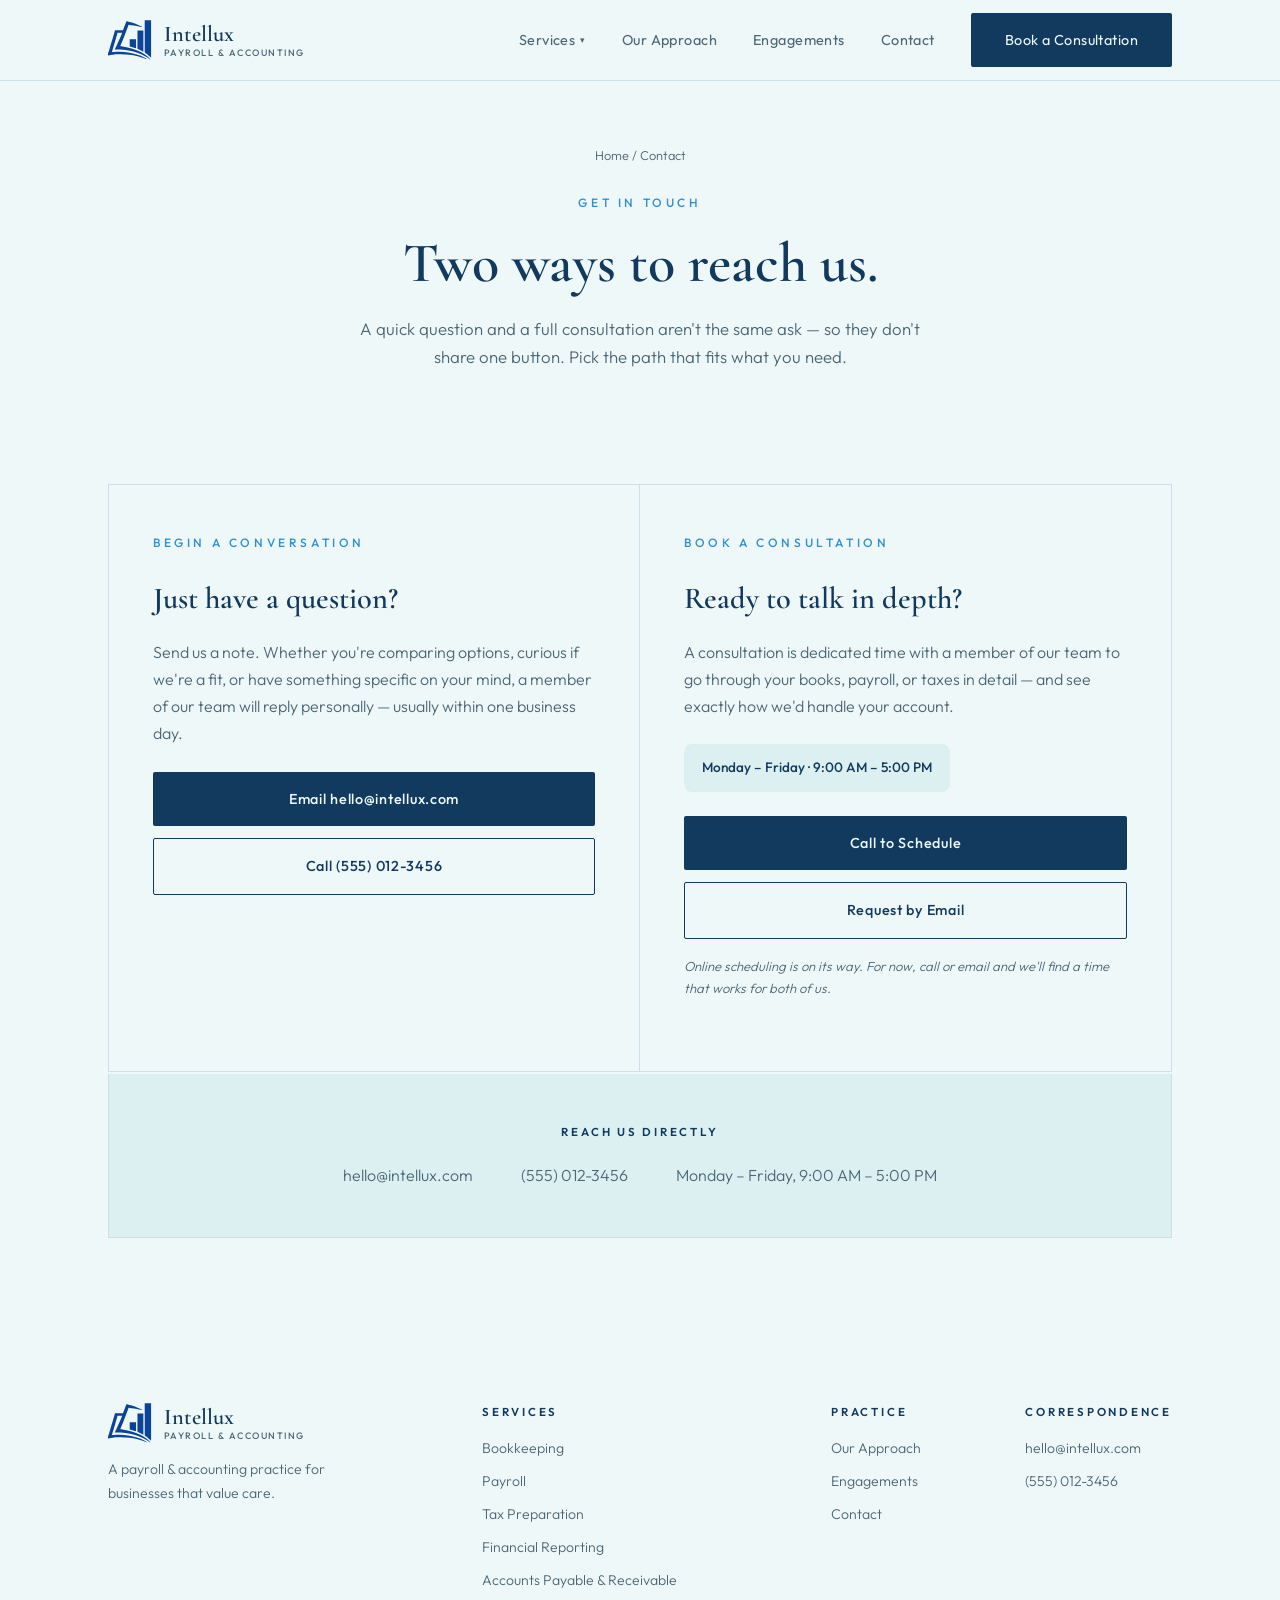
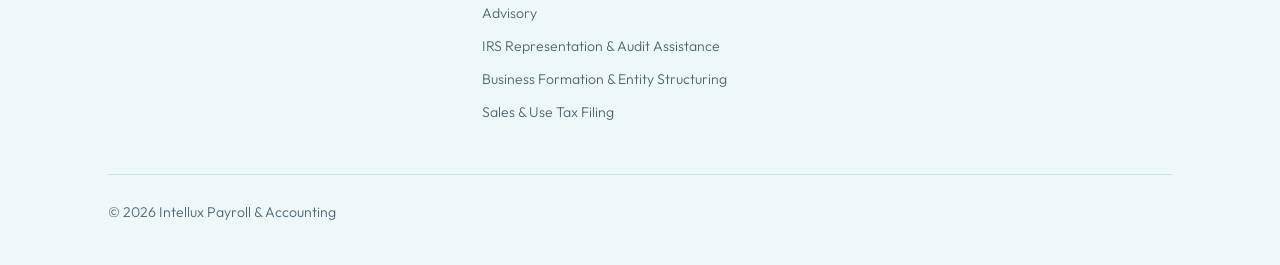
==== contact.html @ 5a79c046 "Add files via upload" ====
<!DOCTYPE html>
<html lang="en">
<head>
  <meta charset="UTF-8">
  <meta name="viewport" content="width=device-width, initial-scale=1.0">
  <meta name="description" content="Reach Intellux Payroll & Accounting by phone or email — send a quick note to begin a conversation, or book time with our team for a full consultation.">
  <title>Contact — Intellux Payroll & Accounting</title>
  <link rel="preconnect" href="https://fonts.googleapis.com">
  <link href="https://fonts.googleapis.com/css2?family=Cormorant+Garamond:ital,wght@0,500;0,600;1,500&family=Outfit:wght@300;400;500;600&display=swap" rel="stylesheet">
  <link rel="stylesheet" href="css/styles.css">
</head>
<body>

<nav>
  <div class="container nav-inner">
    <a class="logo" href="index.html">
      <img src="assets/images/intellux-logo.svg" alt="Intellux Payroll &amp; Accounting" class="logo-img">
      <span class="logo-text"><span class="logo-word">Intellux</span><span class="logo-sub">Payroll &amp; Accounting</span></span>
    </a>
    <ul class="nav-links">
      <li class="has-dropdown">
        <a href="index.html#services">Services <span class="caret">▾</span></a>
        <div class="dropdown">
          <a href="services/bookkeeping.html">Bookkeeping</a>
          <a href="services/payroll.html">Payroll</a>
          <a href="services/tax-preparation.html">Tax Preparation</a>
          <a href="services/financial-reporting.html">Financial Reporting</a>
          <a href="services/accounts-payable-receivable.html">Accounts Payable &amp; Receivable</a>
          <a href="services/advisory.html">Advisory</a>
          <a href="services/irs-representation.html">IRS Representation &amp; Audit Assistance</a>
          <a href="services/business-formation.html">Business Formation &amp; Entity Structuring</a>
          <a href="services/sales-use-tax.html">Sales &amp; Use Tax Filing</a>
        </div>
      </li>
      <li><a href="index.html#philosophy">Our Approach</a></li>
      <li><a href="index.html#plans">Engagements</a></li>
      <li><a href="contact.html">Contact</a></li>
      <li><a class="btn btn-forest" href="#consultation">Book a Consultation</a></li>
    </ul>
  </div>
</nav>

<header class="svc-hero">
  <div class="container">
    <div class="breadcrumb reveal"><a href="index.html">Home</a> / Contact</div>
    <span class="kicker reveal">Get In Touch</span>
    <h1 class="reveal d1">Two ways to reach us.</h1>
    <p class="reveal d2">A quick question and a full consultation aren't the same ask — so they don't share one button. Pick the path that fits what you need.</p>
  </div>
</header>

<section style="padding-top:0">
  <div class="container">
    <div class="contact-paths reveal d1">
      <div class="path-card" id="conversation">
        <span class="kicker">Begin a Conversation</span>
        <h3>Just have a question?</h3>
        <p>Send us a note. Whether you're comparing options, curious if we're a fit, or have something specific on your mind, a member of our team will reply personally — usually within one business day.</p>
        <div class="path-actions">
          <a class="btn btn-forest" href="mailto:hello@intellux.com">Email hello@intellux.com</a>
          <a class="btn btn-line" href="tel:+15550123456">Call (555) 012-3456</a>
        </div>
      </div>
      <div class="path-card" id="consultation">
        <span class="kicker">Book a Consultation</span>
        <h3>Ready to talk in depth?</h3>
        <p>A consultation is dedicated time with a member of our team to go through your books, payroll, or taxes in detail — and see exactly how we'd handle your account.</p>
        <div class="availability">Monday – Friday · 9:00 AM – 5:00 PM</div>
        <div class="path-actions">
          <a class="btn btn-forest" href="tel:+15550123456">Call to Schedule</a>
          <a class="btn btn-line" href="mailto:hello@intellux.com?subject=Consultation%20Request">Request by Email</a>
        </div>
        <p class="path-note">Online scheduling is on its way. For now, call or email and we'll find a time that works for both of us.</p>
      </div>
    </div>
    <div class="reach-block reveal d2">
      <h4>Reach Us Directly</h4>
      <div class="reach-row">
        <a href="mailto:hello@intellux.com">hello@intellux.com</a>
        <a href="tel:+15550123456">(555) 012-3456</a>
        <span>Monday – Friday, 9:00 AM – 5:00 PM</span>
      </div>
    </div>
  </div>
</section>

<footer>
  <div class="container">
    <div class="foot">
      <div style="max-width:270px">
        <a class="logo" href="index.html">
          <img src="assets/images/intellux-logo.svg" alt="Intellux Payroll &amp; Accounting" class="logo-img">
          <span class="logo-text"><span class="logo-word">Intellux</span><span class="logo-sub">Payroll &amp; Accounting</span></span>
        </a>
        <p style="margin-top:14px">A payroll &amp; accounting practice for businesses that value care.</p>
      </div>
      <div><h4>Services</h4><a href="services/bookkeeping.html">Bookkeeping</a><a href="services/payroll.html">Payroll</a><a href="services/tax-preparation.html">Tax Preparation</a><a href="services/financial-reporting.html">Financial Reporting</a><a href="services/accounts-payable-receivable.html">Accounts Payable &amp; Receivable</a><a href="services/advisory.html">Advisory</a><a href="services/irs-representation.html">IRS Representation &amp; Audit Assistance</a><a href="services/business-formation.html">Business Formation &amp; Entity Structuring</a><a href="services/sales-use-tax.html">Sales &amp; Use Tax Filing</a></div>
      <div><h4>Practice</h4><a href="index.html#philosophy">Our Approach</a><a href="index.html#plans">Engagements</a><a href="contact.html">Contact</a></div>
      <div><h4>Correspondence</h4><a href="mailto:hello@intellux.com">hello@intellux.com</a><a href="tel:+15550123456">(555) 012-3456</a></div>
    </div>
    <div class="copy"><span>© 2026 Intellux Payroll &amp; Accounting</span></div>
  </div>
</footer>

<script src="js/main.js"></script>
</body>
</html>
---- css/styles.css ----
/* ============================================================
   INTELLUX PAYROLL & ACCOUNTING — MAIN STYLESHEET
   ============================================================
   Design Concept 4 — Warm Boutique. Shared by every page.
   ============================================================ */

:root{
  --cream:#eef8f9;
  --cream-2:#dcf0f2;
  --forest:#123a5e;
  --forest-2:#1b4d7a;
  --terra:#2f8fd1;
  --ink:#17232b;
  --body:#4c6675;
  --line:#cbe0ec;
}
*{margin:0;padding:0;box-sizing:border-box}
html{scroll-behavior:smooth}
body{font-family:'Outfit',sans-serif;background:var(--cream);color:var(--ink);line-height:1.7;-webkit-font-smoothing:antialiased;font-weight:300}
.serif{font-family:'Cormorant Garamond',serif;font-weight:600;letter-spacing:-.01em}
.container{max-width:1120px;margin:0 auto;padding:0 28px}

.reveal{opacity:0;transform:translateY(32px);transition:opacity .9s cubic-bezier(.22,1,.36,1),transform .9s cubic-bezier(.22,1,.36,1)}
.reveal.visible{opacity:1;transform:none}
.reveal.d1{transition-delay:.15s}.reveal.d2{transition-delay:.3s}.reveal.d3{transition-delay:.45s}

nav{position:sticky;top:0;z-index:100;background:rgba(238,248,249,.88);backdrop-filter:blur(10px);border-bottom:1px solid var(--line)}
.nav-inner{display:flex;align-items:center;justify-content:space-between;height:80px}
.logo{display:flex;align-items:center;gap:10px;font-family:'Cormorant Garamond',serif;font-size:1.6rem;font-weight:600;color:var(--forest);text-decoration:none}
.logo i{color:var(--terra);font-style:italic}
.logo-img{height:42px;width:auto;display:block}
.logo-text{display:flex;flex-direction:column;line-height:1.05}
.logo-word{font-family:'Cormorant Garamond',serif;font-size:1.4rem;font-weight:600;color:var(--forest)}
.logo-sub{font-family:'Outfit',sans-serif;font-size:.58rem;font-weight:500;letter-spacing:.16em;text-transform:uppercase;color:var(--body);margin-top:2px}
.nav-links{display:flex;gap:36px;align-items:center;list-style:none}
.nav-links a{text-decoration:none;color:var(--body);font-size:.9rem;font-weight:400;letter-spacing:.03em;transition:color .25s}
.nav-links a:hover{color:var(--forest)}
.nav-links a.btn,.nav-links a.btn:hover{color:var(--cream)}
.nav-links li{position:relative}
.has-dropdown>a{display:flex;align-items:center;gap:5px}
.caret{font-size:.55rem;transition:transform .3s cubic-bezier(.22,1,.36,1)}
.has-dropdown:hover .caret,.has-dropdown:focus-within .caret{transform:rotate(180deg)}
.dropdown{position:absolute;top:100%;left:50%;transform:translate(-50%,8px);min-width:290px;background:var(--cream);border:1px solid var(--line);border-radius:10px;padding:10px;box-shadow:0 20px 44px rgba(18,58,94,.16);display:grid;gap:2px;opacity:0;visibility:hidden;pointer-events:none;transition:opacity .32s cubic-bezier(.22,1,.36,1),transform .32s cubic-bezier(.22,1,.36,1),visibility .32s}
.has-dropdown:hover .dropdown,.has-dropdown:focus-within .dropdown{opacity:1;visibility:visible;transform:translate(-50%,0);pointer-events:auto}
.dropdown a{display:block;padding:11px 14px;border-radius:7px;font-size:.85rem;color:var(--body);white-space:nowrap}
.dropdown a:hover{background:var(--cream-2);color:var(--forest)}
.btn{display:inline-block;padding:15px 34px;border-radius:2px;font-weight:500;font-size:.9rem;letter-spacing:.05em;text-decoration:none;transition:all .3s;border:none;cursor:pointer}
.btn-forest{background:var(--forest);color:var(--cream)}
.btn-forest:hover{background:var(--forest-2);transform:translateY(-2px);box-shadow:0 14px 30px rgba(18,58,94,.25)}
.btn-line{background:transparent;color:var(--forest);border:1px solid var(--forest)}
.btn-line:hover{background:var(--forest);color:var(--cream)}
.btn-terra{background:var(--terra);color:var(--cream)}
.btn-terra:hover{filter:brightness(1.08);transform:translateY(-2px);box-shadow:0 14px 30px rgba(47,143,209,.3)}

/* hero */
.hero{padding:110px 0 100px;text-align:center;position:relative}
.hero .rule{width:56px;height:1px;background:var(--terra);margin:0 auto 30px}
.overline{font-size:.78rem;letter-spacing:.32em;text-transform:uppercase;color:var(--terra);font-weight:500;display:block;margin-bottom:28px}
.hero h1{font-size:clamp(2.8rem,6.4vw,5rem);line-height:1.06;color:var(--forest);max-width:880px;margin:0 auto 30px}
.hero h1 em{font-style:italic;color:var(--terra)}
.hero p{max-width:560px;margin:0 auto 42px;font-size:1.08rem;color:var(--body)}
.hero-ctas{display:flex;gap:16px;justify-content:center;flex-wrap:wrap}

/* marquee */
.marquee{border-top:1px solid var(--line);border-bottom:1px solid var(--line);padding:22px 0;overflow:hidden;white-space:nowrap;background:var(--cream-2)}
.marquee-track{display:inline-block;animation:scroll 28s linear infinite}
.marquee span{font-family:'Cormorant Garamond',serif;font-size:1.15rem;font-style:italic;color:var(--forest);margin:0 34px}
.marquee b{color:var(--terra);font-weight:400}
@keyframes scroll{from{transform:translateX(0)}to{transform:translateX(-50%)}}

section{padding:104px 0}
.kicker{font-size:.75rem;letter-spacing:.3em;text-transform:uppercase;color:var(--terra);font-weight:500;display:block;margin-bottom:20px}
h2.serif{font-size:clamp(2rem,4vw,3rem);color:var(--forest);line-height:1.15}

/* services editorial list */
.svc-list{border-top:1px solid var(--line);margin-top:56px}
.svc-item{display:grid;grid-template-columns:80px 1fr 1.2fr auto;gap:32px;align-items:center;padding:34px 8px;border-bottom:1px solid var(--line);transition:background .3s,padding .3s;cursor:pointer;text-decoration:none;color:inherit}
.svc-item:hover{background:var(--cream-2);padding-left:20px}
.svc-item .no{font-family:'Cormorant Garamond',serif;font-style:italic;font-size:1.3rem;color:var(--terra)}
.svc-item h3{font-family:'Cormorant Garamond',serif;font-size:1.7rem;font-weight:600;color:var(--forest)}
.svc-item p{color:var(--body);font-size:.94rem}
.svc-item .arrow{font-size:1.3rem;color:var(--forest);transition:transform .3s}
.svc-item:hover .arrow{transform:translateX(8px)}

/* philosophy split */
.philo{background:var(--forest);color:var(--cream)}
.philo-grid{display:grid;grid-template-columns:1fr 1fr;gap:80px;align-items:center}
.philo .kicker{color:#6fc3ef}
.philo h2{color:var(--cream)}
.philo p{color:#a9c8d9;margin-top:22px}
.philo-stats{display:grid;grid-template-columns:1fr 1fr;gap:2px;background:rgba(238,248,249,.12)}
.pstat{background:var(--forest);padding:38px 30px}
.pstat .n{font-family:'Cormorant Garamond',serif;font-size:2.6rem;color:#9fd4f2}
.pstat small{color:#a9c8d9;font-size:.85rem}

/* pricing */
.plans{display:grid;grid-template-columns:repeat(auto-fit,minmax(300px,1fr));gap:0;border:1px solid var(--line);margin-top:56px}
.plan{padding:48px 40px;border-right:1px solid var(--line);display:flex;flex-direction:column;background:var(--cream);transition:background .3s}
.plan:last-child{border-right:none}
.plan:hover{background:#fff}
.plan.mid{background:var(--cream-2)}
.plan .name{font-family:'Cormorant Garamond',serif;font-size:1.8rem;color:var(--forest);font-weight:600}
.plan .for{font-size:.85rem;color:var(--body);margin-top:4px;letter-spacing:.02em}
.plan .amt{font-family:'Cormorant Garamond',serif;font-size:3.2rem;color:var(--ink);margin:26px 0 2px}
.plan .amt span{font-family:'Outfit',sans-serif;font-size:.9rem;color:var(--body)}
.plan ul{list-style:none;margin:26px 0 36px;flex:1}
.plan li{padding:9px 0;font-size:.92rem;color:var(--body);border-bottom:1px dashed var(--line)}
.plan li:last-child{border:none}
.tag-mid{font-size:.7rem;letter-spacing:.22em;text-transform:uppercase;color:var(--terra);font-weight:600;margin-bottom:14px}

/* quote */
.big-quote{text-align:center;max-width:840px;margin:0 auto}
.big-quote .mark{font-family:'Cormorant Garamond',serif;font-size:5rem;color:var(--terra);line-height:.5;display:block;margin-bottom:26px}
.big-quote blockquote{font-family:'Cormorant Garamond',serif;font-size:clamp(1.6rem,3.4vw,2.4rem);font-weight:500;font-style:italic;color:var(--forest);line-height:1.35;margin-bottom:30px}
.big-quote cite{font-style:normal;font-size:.9rem;letter-spacing:.15em;text-transform:uppercase;color:var(--body)}

/* cta */
.cta{background:var(--cream-2);border-top:1px solid var(--line);border-bottom:1px solid var(--line);text-align:center}
.cta h2{max-width:700px;margin:0 auto 20px}
.cta p{color:var(--body);max-width:500px;margin:0 auto 40px}

footer{padding:60px 0 40px;color:var(--body);font-size:.88rem}
.foot{display:flex;justify-content:space-between;gap:36px;flex-wrap:wrap;margin-bottom:40px}
.foot h4{font-size:.72rem;letter-spacing:.24em;text-transform:uppercase;color:var(--forest);margin-bottom:16px;font-weight:600}
.foot a{display:block;text-decoration:none;color:var(--body);margin-bottom:9px}
.foot a.logo{display:flex}
.foot a:hover{color:var(--terra)}
.copy{border-top:1px solid var(--line);padding-top:26px;display:flex;justify-content:space-between;flex-wrap:wrap;gap:12px}

@media(max-width:880px){
  .philo-grid{grid-template-columns:1fr;gap:48px}
  .svc-item{grid-template-columns:1fr;gap:8px}
  .svc-item .arrow{display:none}
  .nav-links li:not(:last-child){display:none}
  .plan{border-right:none;border-bottom:1px solid var(--line)}
  .svc-body{grid-template-columns:1fr}
}

/* ============================================================
   SERVICE DETAIL PAGES (services/*.html)
   Added when the 9 service cards were linked to dedicated pages.
   ============================================================ */
.breadcrumb{font-size:.8rem;color:var(--body);margin-bottom:26px}
.breadcrumb a{color:var(--body);text-decoration:none}
.breadcrumb a:hover{color:var(--forest)}
.svc-hero{padding:64px 0 56px;text-align:center}
.svc-hero .kicker{display:flex;justify-content:center}
.svc-hero h1{font-family:'Cormorant Garamond',serif;font-weight:600;font-size:clamp(2.3rem,5vw,3.5rem);color:var(--forest);max-width:760px;margin:0 auto 20px;line-height:1.1}
.svc-hero p{max-width:600px;margin:0 auto;color:var(--body);font-size:1.05rem}
.svc-body{display:grid;grid-template-columns:1.3fr .9fr;gap:64px;align-items:start;padding-top:0}
.svc-main h2{font-family:'Cormorant Garamond',serif;font-weight:600;font-size:1.6rem;color:var(--forest);margin-bottom:16px}
.svc-main h2:not(:first-child){margin-top:46px}
.svc-main p{color:var(--body);margin-bottom:16px}
.svc-main ul{list-style:none;margin:0 0 8px}
.svc-main ul li{position:relative;padding:9px 0 9px 24px;color:var(--body);border-bottom:1px dashed var(--line)}
.svc-main ul li:last-child{border-bottom:none}
.svc-main ul li::before{content:'→';position:absolute;left:0;color:var(--terra)}
.standard-box{background:var(--cream-2);border:1px solid var(--line);border-radius:10px;padding:32px;margin-top:46px}
.standard-box h2{margin-top:0}
.side-card{background:#fff;border:1px solid var(--line);border-radius:10px;padding:28px;margin-bottom:24px}
.side-card h4{font-size:.7rem;letter-spacing:.2em;text-transform:uppercase;color:var(--terra);margin-bottom:14px;font-weight:600}
.side-card p{color:var(--body);font-size:.92rem;margin-bottom:18px}
.side-card .btn{width:100%;text-align:center}
.related{display:grid;gap:2px}
.related a{display:block;padding:10px 0;font-size:.88rem;color:var(--body);text-decoration:none;border-bottom:1px dashed var(--line)}
.related a:last-child{border-bottom:none}
.related a:hover{color:var(--forest)}

/* ============================================================
   CONTACT PAGE (contact.html)
   Added when "Begin a Conversation" / "Book a Consultation" were
   given their own distinct pathways on a dedicated contact page.
   ============================================================ */
.contact-paths{display:grid;grid-template-columns:repeat(auto-fit,minmax(320px,1fr));gap:0;border:1px solid var(--line);margin-top:56px}
.path-card{padding:48px 44px;border-right:1px solid var(--line);background:var(--cream);transition:background .3s}
.path-card:last-child{border-right:none}
.path-card:hover{background:#fff}
.path-card h3{font-family:'Cormorant Garamond',serif;font-weight:600;font-size:1.9rem;color:var(--forest);margin:14px 0}
.path-card p{color:var(--body);margin-bottom:24px}
.availability{display:inline-block;background:var(--cream-2);border-radius:8px;padding:12px 18px;font-size:.85rem;color:var(--forest);font-weight:500;margin-bottom:24px}
.path-actions{display:flex;flex-direction:column;gap:12px}
.path-actions .btn{text-align:center}
.path-note{font-size:.82rem;color:var(--body);margin-top:16px;font-style:italic}

.reach-block{margin-top:2px;padding:48px 44px;background:var(--cream-2);border:1px solid var(--line);border-top:none;text-align:center}
.reach-block h4{font-size:.72rem;letter-spacing:.24em;text-transform:uppercase;color:var(--forest);margin-bottom:20px;font-weight:600}
.reach-row{display:flex;justify-content:center;gap:48px;flex-wrap:wrap}
.reach-row a{color:var(--body);text-decoration:none;font-size:1rem}
.reach-row a:hover{color:var(--forest)}
.reach-row span{color:var(--body);font-size:1rem}

@media(max-width:880px){
  .path-card{border-right:none;border-bottom:1px solid var(--line)}
}
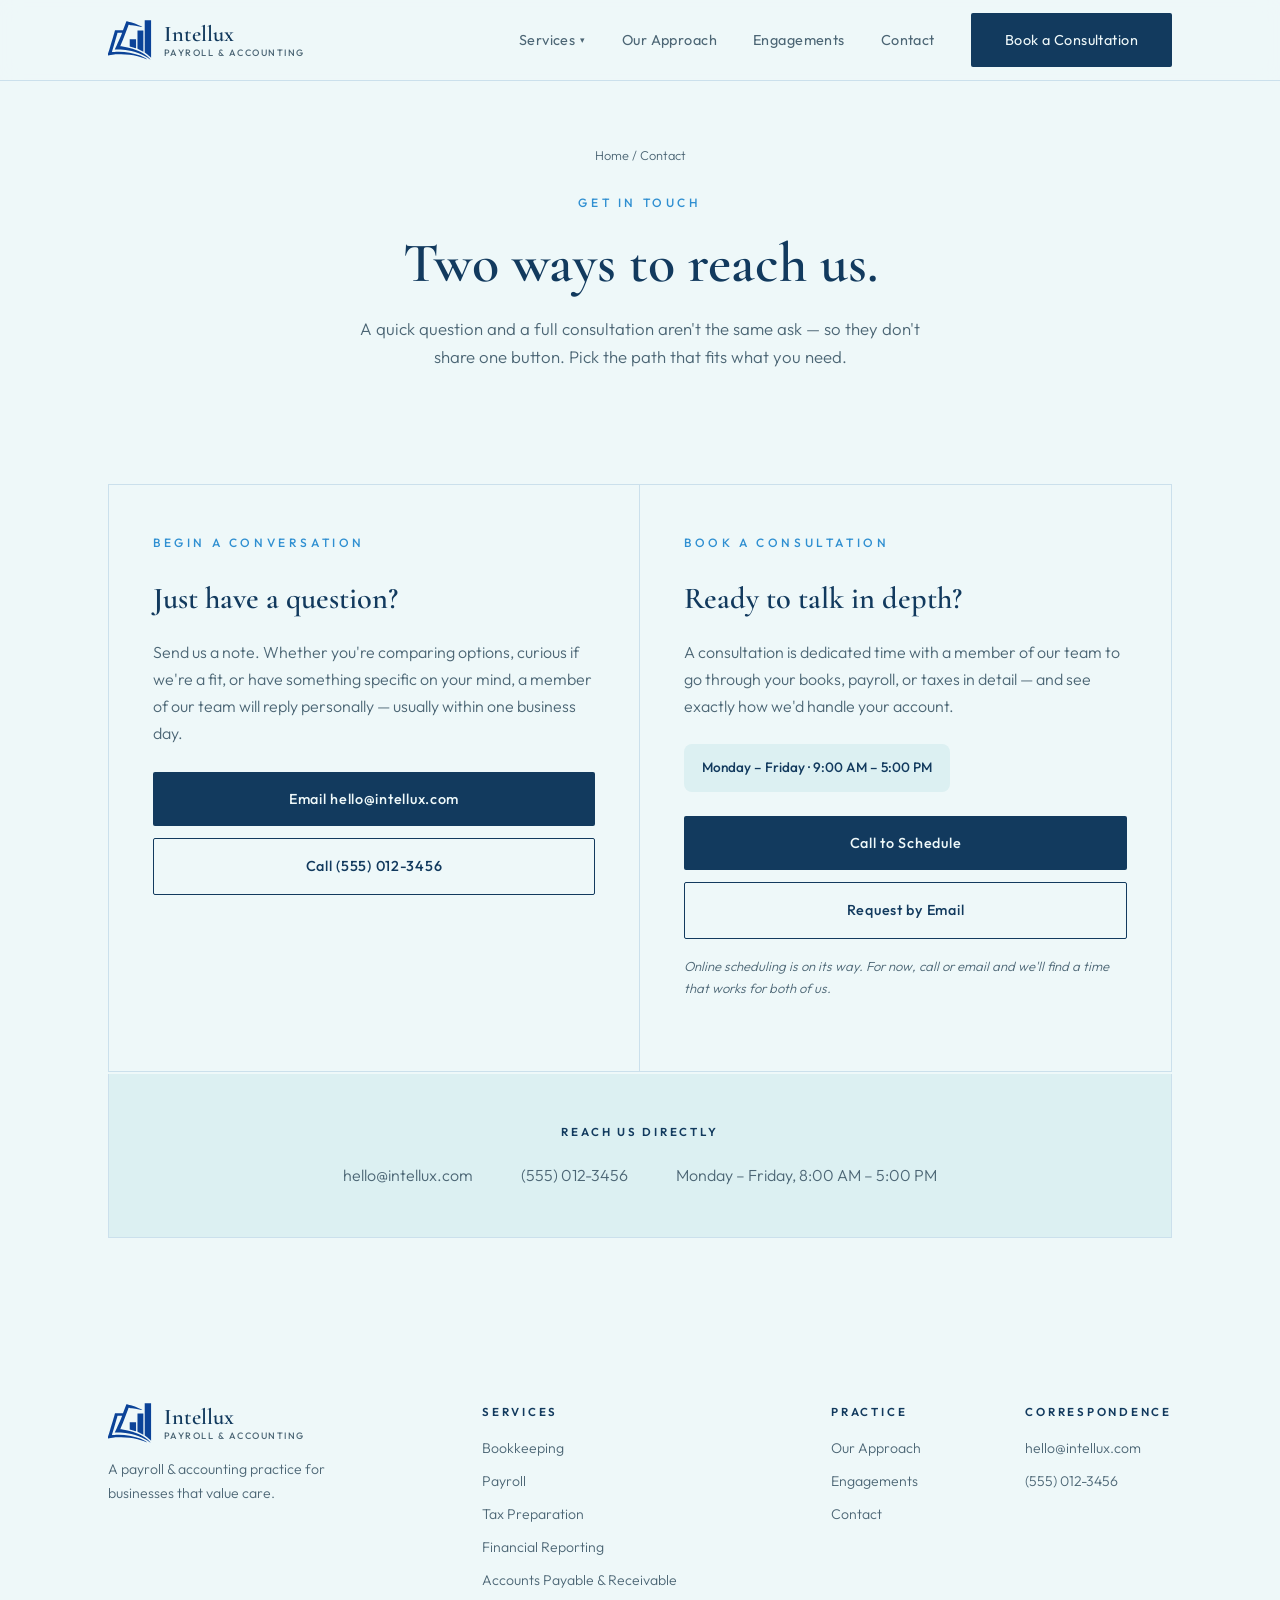
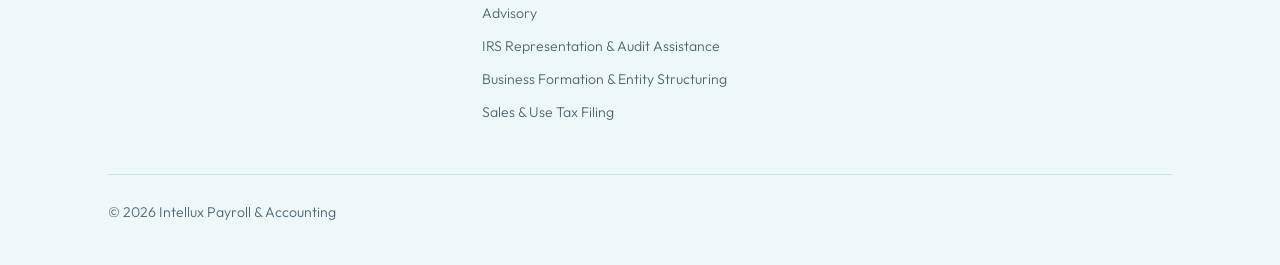
==== commit de97da8e: "Update contact hours to 8:00 AM – 5:00 PM" ====
--- a/contact.html
+++ b/contact.html
@@ -16,7 +16,8 @@
     <a class="logo" href="index.html">
       <img src="assets/images/intellux-logo.svg" alt="Intellux Payroll &amp; Accounting" class="logo-img">
       <span class="logo-text"><span class="logo-word">Intellux</span><span class="logo-sub">Payroll &amp; Accounting</span></span>
-    </a>
+       </a>
+    <button class="nav-toggle" aria-label="Menu">☰</button>
     <ul class="nav-links">
       <li class="has-dropdown">
         <a href="index.html#services">Services <span class="caret">▾</span></a>
@@ -78,7 +79,7 @@
       <div class="reach-row">
         <a href="mailto:hello@intellux.com">hello@intellux.com</a>
         <a href="tel:+15550123456">(555) 012-3456</a>
-        <span>Monday – Friday, 9:00 AM – 5:00 PM</span>
+        <span>Monday – Friday, 8:00 AM – 5:00 PM</span>
       </div>
     </div>
   </div>
--- a/css/styles.css
+++ b/css/styles.css
@@ -192,3 +192,46 @@
 @media(max-width:880px){
   .path-card{border-right:none;border-bottom:1px solid var(--line)}
 }
+
+/* ============================================================
+   MOBILE — hamburger nav + phone-size polish
+   ============================================================ */
+.nav-toggle{display:none;background:none;border:none;font-size:1.5rem;color:var(--forest);cursor:pointer;padding:6px 10px;line-height:1}
+
+@media(max-width:880px){
+  /* --- hamburger menu panel --- */
+  .nav-toggle{display:block}
+  .nav-inner{height:66px}
+  .logo-img{height:34px}
+  .nav-links{position:absolute;top:100%;left:0;right:0;background:var(--cream);border-bottom:1px solid var(--line);box-shadow:0 24px 40px rgba(18,58,94,.14);flex-direction:column;align-items:stretch;gap:0;padding:8px 22px 22px;display:none}
+  .nav-links.open{display:flex}
+  .nav-links li:not(:last-child){display:block}
+  .nav-links li{width:100%}
+  .nav-links a{display:block;padding:14px 4px;font-size:1rem;border-bottom:1px dashed var(--line)}
+  .nav-links a.btn{margin-top:14px;text-align:center;border-bottom:none}
+
+  /* services dropdown becomes a tap-to-open accordion */
+  .dropdown{position:static;transform:none;min-width:0;border:none;box-shadow:none;background:var(--cream-2);border-radius:8px;padding:4px 8px;opacity:1;visibility:visible;pointer-events:auto;display:none;transition:none}
+  .has-dropdown.open .dropdown{display:grid}
+  .has-dropdown.open .caret{transform:rotate(180deg)}
+  .dropdown a{white-space:normal;border-bottom:none;padding:11px 10px;font-size:.92rem}
+
+  /* --- breathing room on small screens --- */
+  .container{padding:0 20px}
+  section{padding:64px 0}
+  .hero{padding:72px 0 64px}
+  .svc-hero{padding:48px 0 40px}
+  .svc-body,.philo-grid{gap:40px}
+  .plan,.path-card,.reach-block{padding:36px 26px}
+  .reach-row{flex-direction:column;gap:16px}
+  .foot{flex-direction:column;gap:28px}
+  .copy{flex-direction:column;gap:6px;text-align:center}
+  .hero-ctas .btn{flex:1 1 100%;max-width:340px;text-align:center}
+  .pstat{padding:28px 22px}
+  .pstat .n{font-size:2rem}
+  .big-quote .mark{font-size:3.4rem}
+}
+@media(max-width:880px){
+  .has-dropdown:hover .dropdown,
+  .has-dropdown:focus-within .dropdown{transform:none}
+}
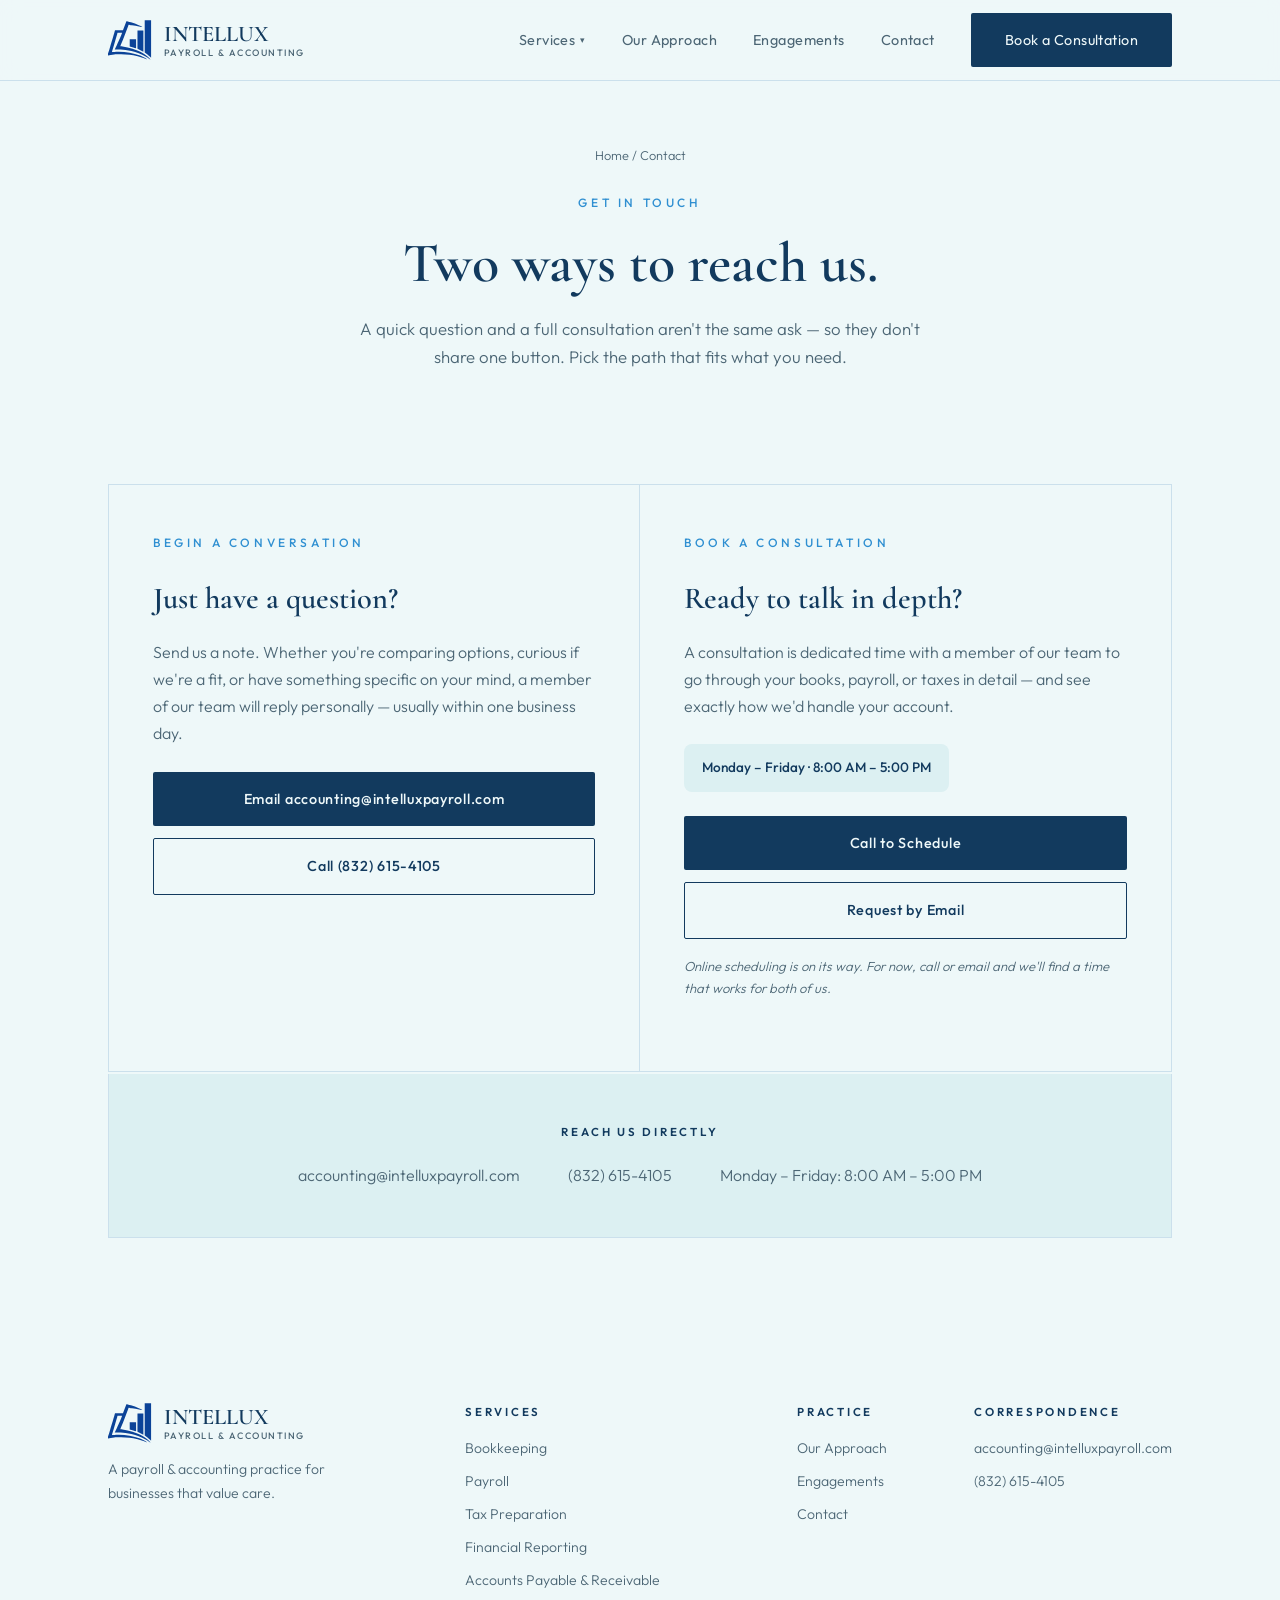
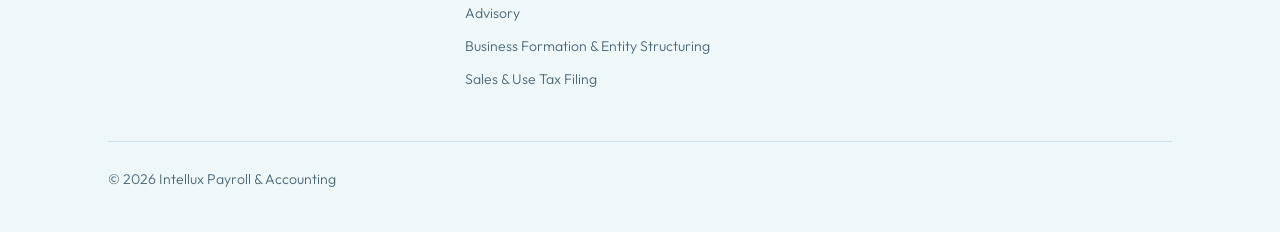
==== commit 89506e2a: "Update contact information and logo text" ====
--- a/contact.html
+++ b/contact.html
@@ -15,9 +15,8 @@
   <div class="container nav-inner">
     <a class="logo" href="index.html">
       <img src="assets/images/intellux-logo.svg" alt="Intellux Payroll &amp; Accounting" class="logo-img">
-      <span class="logo-text"><span class="logo-word">Intellux</span><span class="logo-sub">Payroll &amp; Accounting</span></span>
-       </a>
-    <button class="nav-toggle" aria-label="Menu">☰</button>
+      <span class="logo-text"><span class="logo-word">INTELLUX</span><span class="logo-sub">Payroll &amp; Accounting</span></span>
+    </a>
     <ul class="nav-links">
       <li class="has-dropdown">
         <a href="index.html#services">Services <span class="caret">▾</span></a>
@@ -28,7 +27,6 @@
           <a href="services/financial-reporting.html">Financial Reporting</a>
           <a href="services/accounts-payable-receivable.html">Accounts Payable &amp; Receivable</a>
           <a href="services/advisory.html">Advisory</a>
-          <a href="services/irs-representation.html">IRS Representation &amp; Audit Assistance</a>
           <a href="services/business-formation.html">Business Formation &amp; Entity Structuring</a>
           <a href="services/sales-use-tax.html">Sales &amp; Use Tax Filing</a>
         </div>
@@ -58,18 +56,18 @@
         <h3>Just have a question?</h3>
         <p>Send us a note. Whether you're comparing options, curious if we're a fit, or have something specific on your mind, a member of our team will reply personally — usually within one business day.</p>
         <div class="path-actions">
-          <a class="btn btn-forest" href="mailto:hello@intellux.com">Email hello@intellux.com</a>
-          <a class="btn btn-line" href="tel:+15550123456">Call (555) 012-3456</a>
+          <a class="btn btn-forest" href="mailto:accounting@intelluxpayroll.com">Email accounting@intelluxpayroll.com</a>
+          <a class="btn btn-line" href="tel:+18326154105">Call (832) 615-4105</a>
         </div>
       </div>
       <div class="path-card" id="consultation">
         <span class="kicker">Book a Consultation</span>
         <h3>Ready to talk in depth?</h3>
         <p>A consultation is dedicated time with a member of our team to go through your books, payroll, or taxes in detail — and see exactly how we'd handle your account.</p>
-        <div class="availability">Monday – Friday · 9:00 AM – 5:00 PM</div>
+        <div class="availability">Monday – Friday · 8:00 AM – 5:00 PM</div>
         <div class="path-actions">
-          <a class="btn btn-forest" href="tel:+15550123456">Call to Schedule</a>
-          <a class="btn btn-line" href="mailto:hello@intellux.com?subject=Consultation%20Request">Request by Email</a>
+          <a class="btn btn-forest" href="tel:+18326154105">Call to Schedule</a>
+          <a class="btn btn-line" href="mailto:accounting@intelluxpayroll.com?subject=Consultation%20Request">Request by Email</a>
         </div>
         <p class="path-note">Online scheduling is on its way. For now, call or email and we'll find a time that works for both of us.</p>
       </div>
@@ -77,9 +75,9 @@
     <div class="reach-block reveal d2">
       <h4>Reach Us Directly</h4>
       <div class="reach-row">
-        <a href="mailto:hello@intellux.com">hello@intellux.com</a>
-        <a href="tel:+15550123456">(555) 012-3456</a>
-        <span>Monday – Friday, 8:00 AM – 5:00 PM</span>
+        <a href="mailto:accounting@intelluxpayroll.com">accounting@intelluxpayroll.com</a>
+        <a href="tel:+18326154105">(832) 615-4105</a>
+        <span>Monday – Friday: 8:00 AM – 5:00 PM</span>
       </div>
     </div>
   </div>
@@ -91,13 +89,13 @@
       <div style="max-width:270px">
         <a class="logo" href="index.html">
           <img src="assets/images/intellux-logo.svg" alt="Intellux Payroll &amp; Accounting" class="logo-img">
-          <span class="logo-text"><span class="logo-word">Intellux</span><span class="logo-sub">Payroll &amp; Accounting</span></span>
+          <span class="logo-text"><span class="logo-word">INTELLUX</span><span class="logo-sub">Payroll &amp; Accounting</span></span>
         </a>
         <p style="margin-top:14px">A payroll &amp; accounting practice for businesses that value care.</p>
       </div>
-      <div><h4>Services</h4><a href="services/bookkeeping.html">Bookkeeping</a><a href="services/payroll.html">Payroll</a><a href="services/tax-preparation.html">Tax Preparation</a><a href="services/financial-reporting.html">Financial Reporting</a><a href="services/accounts-payable-receivable.html">Accounts Payable &amp; Receivable</a><a href="services/advisory.html">Advisory</a><a href="services/irs-representation.html">IRS Representation &amp; Audit Assistance</a><a href="services/business-formation.html">Business Formation &amp; Entity Structuring</a><a href="services/sales-use-tax.html">Sales &amp; Use Tax Filing</a></div>
+      <div><h4>Services</h4><a href="services/bookkeeping.html">Bookkeeping</a><a href="services/payroll.html">Payroll</a><a href="services/tax-preparation.html">Tax Preparation</a><a href="services/financial-reporting.html">Financial Reporting</a><a href="services/accounts-payable-receivable.html">Accounts Payable &amp; Receivable</a><a href="services/advisory.html">Advisory</a><a href="services/business-formation.html">Business Formation &amp; Entity Structuring</a><a href="services/sales-use-tax.html">Sales &amp; Use Tax Filing</a></div>
       <div><h4>Practice</h4><a href="index.html#philosophy">Our Approach</a><a href="index.html#plans">Engagements</a><a href="contact.html">Contact</a></div>
-      <div><h4>Correspondence</h4><a href="mailto:hello@intellux.com">hello@intellux.com</a><a href="tel:+15550123456">(555) 012-3456</a></div>
+      <div><h4>Correspondence</h4><a href="mailto:accounting@intelluxpayroll.com">accounting@intelluxpayroll.com</a><a href="tel:+18326154105">(832) 615-4105</a></div>
     </div>
     <div class="copy"><span>© 2026 Intellux Payroll &amp; Accounting</span></div>
   </div>
